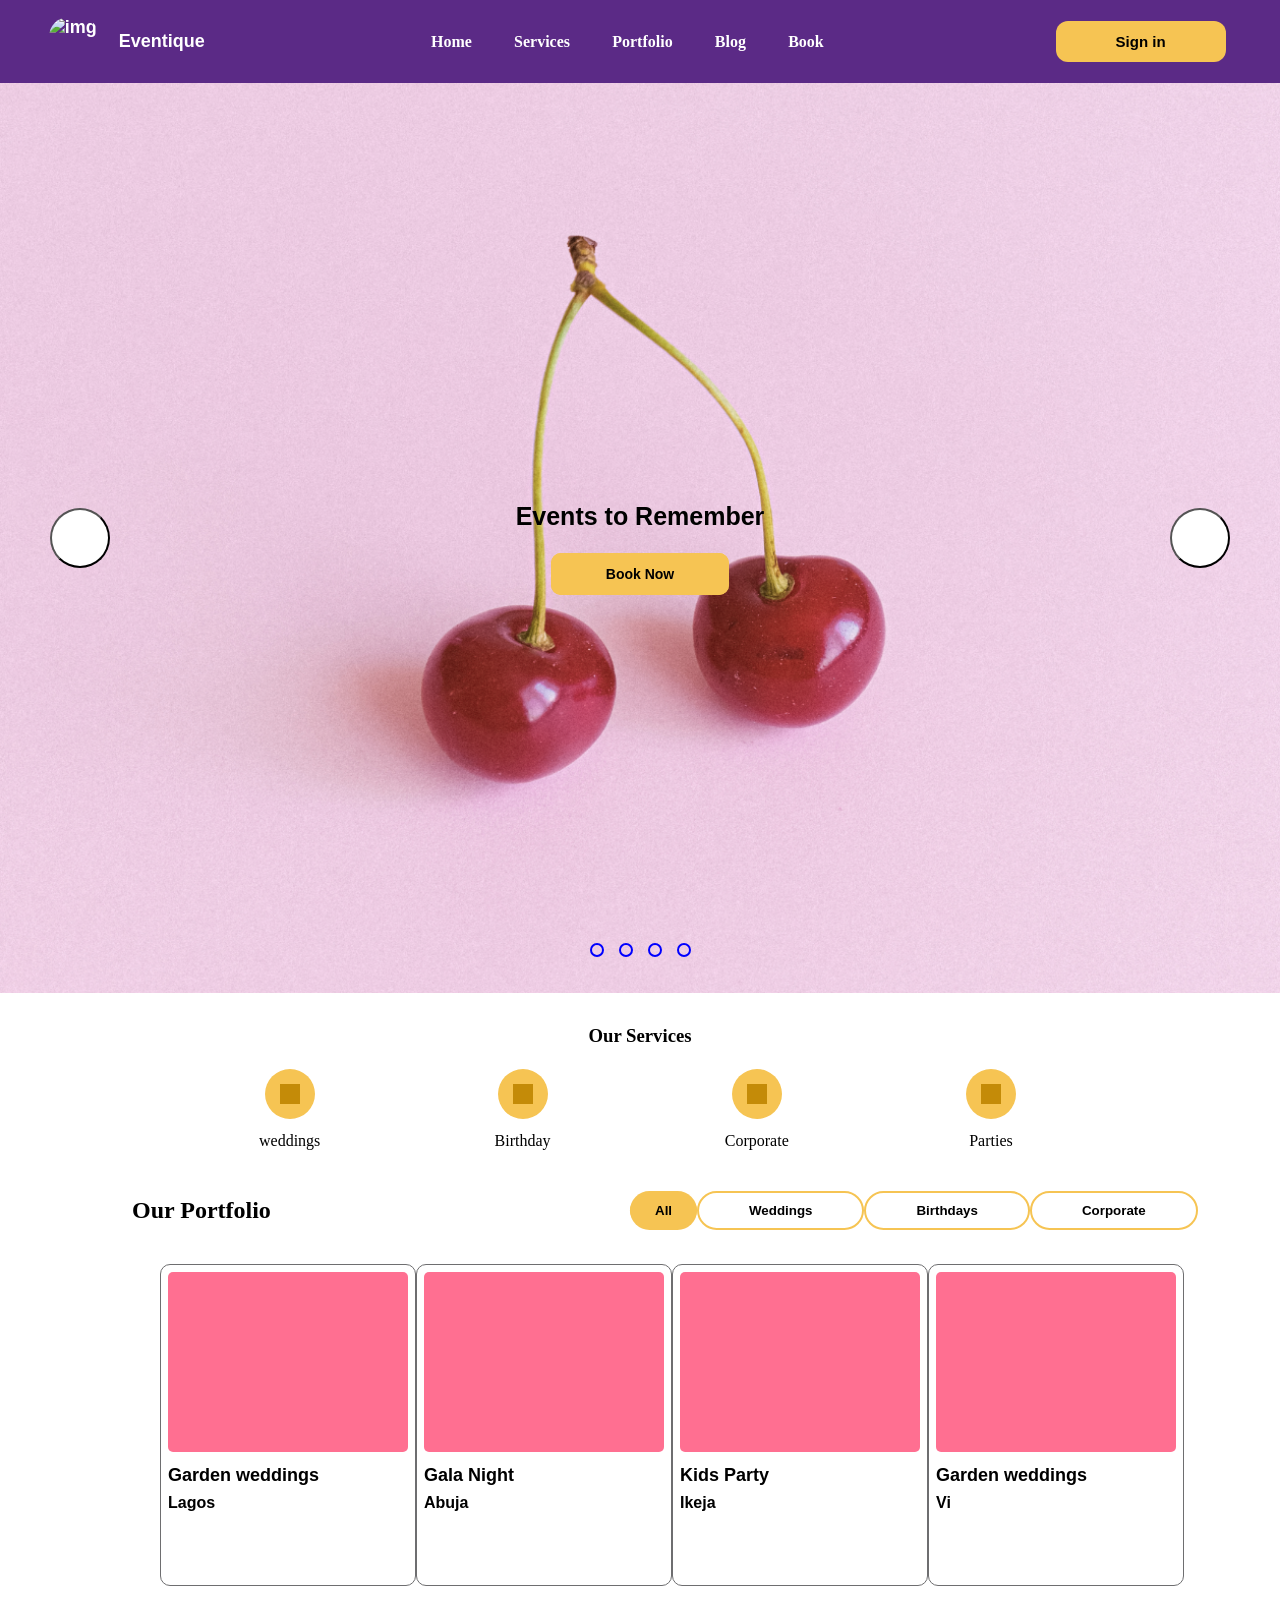
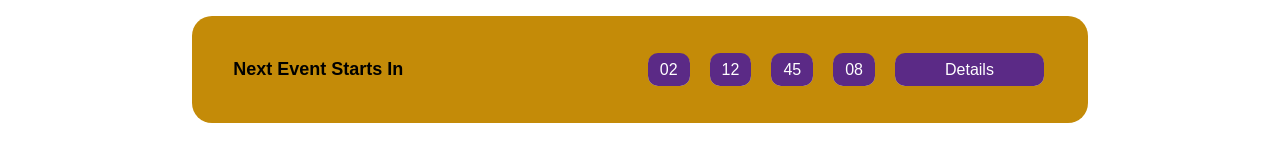
==== index.html @ a9e4991b "Add files via upload" ====
<!doctype html>
<html lang="en">
  <head>
    <meta charset="UTF-8" />
    <meta name="viewport" content="width=device-width, initial-scale=1.0" />
    <link rel="stylesheet" href="interface.css" />
    <link
      rel="stylesheet"
      href="https://cdnjs.cloudflare.com/ajax/libs/font-awesome/7.3.1/css/all.css"
    />

    <title>My Page</title>
  </head>
  <body>
    <section class="my-page">
      <nav class="header">
        <div class="page-logo">
          <img
            src="Nictorys - Factory & Industrial HTML Template/blue-constructor.jpg"
            alt="img"
            width="50px"
            height="50px"
          />

          <p class="logo-name">Eventique</p>
        </div>

        <div class="nav-links">
          <a href="#">Home</a>
          <a href="#">Services</a>
          <a href="#">Portfolio</a>
          <a href="#">Blog</a>
          <a href="#">Book</a>
        </div>

        <div class="sign-in">
          <a href="newSignIN.html"><button>Sign in</button></a>
        </div>
      </nav>

      <!-- ======================= -->
    </section>

    <section class="hero-section">
      <div class="slide-holder">
        <div class="background">
          <div class="btn1">
            <button><i class="fa-solid fa-arrow-left"></i></button>
          </div>

          <div class="slide-text">
            <div class="text1">
              <h2>Events to Remember</h2>

              <button><a href="#">Book Now</a></button>
            </div>
          </div>

          <div class="btn2">
            <button><i class="fa-solid fa-arrow-right-long"></i></button>
          </div>
        </div>

        <div class="empty-divs-holder">
          <div class="empty-div"></div>
          <div class="empty-div"></div>
          <div class="empty-div"></div>
          <div class="empty-div"></div>
        </div>
      </div>
    </section>

    <section class="main-section-holder">
      <section class="card1-section">
        <div class="section-semi-holder">
          <div class="card1-head">
            <h1>Our Services</h1>
          </div>

          <div class="cards-back">
            <div class="cards-holder">
              <div class="card1">
                <div class="cards-color">
                  <div class="light-color">
                    <div class="deep-color"></div>
                  </div>
                </div>
                <p>weddings</p>
              </div>

              <div class="card1">
                <div class="cards-color">
                  <div class="light-color">
                    <div class="deep-color"></div>
                  </div>
                </div>
                <p>Birthday</p>
              </div>

              <div class="card1">
                <div class="cards-color">
                  <div class="light-color">
                    <div class="deep-color"></div>
                  </div>
                </div>
                <p>Corporate</p>
              </div>

              <div class="card1">
                <div class="cards-color">
                  <div class="light-color">
                    <div class="deep-color"></div>
                  </div>
                </div>
                <p>Parties</p>
              </div>
            </div>
          </div>
        </div>
      </section>

      <section class="section4">
        <div class="section4-holder">
          <div>
            <h2>Our Portfolio</h2>
          </div>

          <div class="btn-a">
            <button class="all-btn"><a href="#">All</a></button>
            <button class="btn-set2"><a href="#">Weddings</a></button>
            <button class="btn-set2"><a href="#">Birthdays</a></button>
            <button class="btn-set2"><a href="#">Corporate</a></button>
          </div>
        </div>
      </section>

      <section class="section5">
        <div class="card2">
          <div class="blah">
            <div class="card2-holder">
              <div class="background-div1">
                <div class="background-div2"></div>

                <div class="card2-p">
                  <p>Garden weddings</p>
                  <p class="snd-p">Lagos</p>
                </div>
              </div>
            </div>

            <div class="card2-holder">
              <div class="background-div1">
                <div class="background-div2"></div>

                <div class="card2-p">
                  <p>Gala Night</p>
                  <p class="snd-p">Abuja</p>
                </div>
              </div>
            </div>

            <div class="card2-holder">
              <div class="background-div1">
                <div class="background-div2"></div>

                <div class="card2-p">
                  <p>Kids Party</p>
                  <p class="snd-p">Ikeja</p>
                </div>
              </div>
            </div>

            <div class="card2-holder">
              <div class="background-div1">
                <div class="background-div2"></div>

                <div class="card2-p">
                  <p>Garden weddings</p>
                  <p class="snd-p">Vi</p>
                </div>
              </div>
            </div>
          </div>
        </div>
      </section>

      <div class="blah2">
        <section class="section6">
          <div class="section6-holder">
            <div class="two-divs">
              <p>Next Event Starts In</p>

              <div class="section6-links">
                <button><a href="#">02</a></button>
                <button><a href="#">12</a></button>
                <button><a href="#">45</a></button>
                <button><a href="#">08</a></button>
                <button class="Detail-link"><a href="#">Details</a></button>
              </div>
            </div>
          </div>
        </section>
      </div>
    </section>
  </body>
</html>
---- interface.css ----
body {
  margin: 0;
}

.my-page {
  background-color: #5b2a86;
  /* border-radius: 10px; */
}

.header {
  display: flex;
  align-items: center;
  justify-content: space-between;
  /* border: 2px solid peru; */
  padding: 8px;
}

.page-logo {
  display: flex;
  align-items: center;
  justify-content: center;
  /* border: 2px solid red; */
  color: white;
  width: 18%;
  padding: 5px;
  gap: 20px;
  font-size: 18px;
  font-weight: 600;
  font-family: Arial, Helvetica, sans-serif;
}

.page-logo img {
  border-radius: 20px;
}

.nav-links {
  display: flex;
  justify-content: space-evenly;
  gap: 30px;
  /* border: 2px solid blue; */
  padding: 5px;
  width: 33%;
}

.nav-links a {
  text-decoration: none;
  font-weight: 600;
  color: white;
  transition: 0.3s ease;
}

.nav-links a:hover {
  color: green;
  transform: scale(1.1);
}

.sign-in {
  display: flex;
  justify-content: center;
  /* border: 2px solid black; */
  padding: 5px;
  width: 20%;
}

.sign-in button:hover {
  transform: scale(1.1);
}

.sign-in button {
  padding: 12px 60px;
  border-radius: 12px;
  background-color: #f6c453;
  color: black;
  font-weight: 600;
  font-size: 15px;
  border: none;
  transition: 0.4s ease;
}

/* ====================== */

/* .hero-section {
  border: 2px solid blue;
  height: 100vh;
} */

.slide-holder {
  height: 100%;
  /* border: 1px solid red; */
}

.background {
  display: flex;
  justify-content: space-between;
  align-items: center;
  padding: 50px;
  background: url(Cherry.png);
  background-position: center;
  background-repeat: no-repeat;
  background-size: cover;
  height: 90vh;
  /* border: 2px solid green; */
}

.btn1 {
  display: flex;
  align-items: center;
  justify-content: center;
  /* border: 1px solid black; */
  height: 60px;
  width: 60px;
  border-radius: 100%;
}

.btn1 button {
  background-color: white;
  width: 60px;
  height: 60px;
  border-radius: 100%;
  outline: #5b2a86;
  /* border: none; */
}

.btn2 {
  display: flex;
  align-items: center;
  justify-content: center;
  /* border: 1px solid black; */
  height: 60px;
  width: 60px;
  border-radius: 100%;
}

.btn2 button {
  background-color: white;
  width: 60px;
  height: 60px;
  border-radius: 100%;
  outline: #5b2a86;
  /* border: none; */
}

.slide-text {
  /* border: 1px solid red; */
  display: flex;
  flex-direction: column;
  align-items: center;
  gap: 50px;
  padding: 6px;
}

.text1 {
  display: flex;
  flex-direction: column;
  align-items: center;
  gap: 1px;
}

.slide-text h2 {
  font-size: 25px;
  font-family: Arial, Helvetica, sans-serif;
}

.slide-text a {
  text-decoration: none;
  background-color: #f6c453;
  font-size: 14px;
  font-weight: 600;
  color: black;
  padding: 13px 55px;
  border-radius: 10px;
  /* border: 1px solid black; */
}

.slide-text button {
  background-color: #f6c453;
  padding: 13px 0px;
  border-radius: 10px;
  border: none;
  transition: 0.4s ease;
}

.slide-text button:hover {
  transform: scale(1.1);
}

.empty-divs-holder {
  transform: translateY(-50px);
  display: flex;
  justify-content: center;
  gap: 15px;
}

.empty-div {
  border: 2px solid blue;
  height: 10px;
  width: 10px;
  border-radius: 20px;
}

.card1-section {
  /* border: 2px solid black; */
  padding: 5px;
}

.section-semi-holder {
  /* border: 1px solid red; */
  line-height: 10px;
}

.card1-head {
  display: flex;
  justify-content: center;
}

.cards-back {
  display: flex;
  justify-content: center;
}

.card1 {
  display: flex;
  flex-direction: column;
  line-height: 1px;
  align-items: center;
}

.cards-holder {
  display: flex;
  justify-content: space-between;
  padding: 5px;
  align-items: center;
  gap: 30px;
  width: 60%;
  line-height: 1px;
  /* border: 1px solid blue; */
}

.cards p {
  font-size: 18px;
}

.cards-color {
  /* border: 2px solid black; */
  padding: 5px;
}

.light-color {
  display: flex;
  align-items: center;
  justify-content: center;
  width: 50px;
  height: 50px;
  background-color: #f6c453;
  border-radius: 50%;
}

.deep-color {
  width: 20px;
  height: 20px;
  background-color: #c48b08;
}

/* .main-section-holder {
  background-color: #fff9f2;
} */

.section4 {
  display: flex;
  justify-content: center;
  align-items: center;
  /* border: 2px solid black; */
  padding: 5px;
  /* height: 80vh; */
}

.section4-holder {
  display: flex;
  justify-content: space-between;
  align-items: center;
  width: 80%;
  /* border: 2px solid red; */
  padding: 5px;
}

.btn-a {
  display: flex;
  justify-content: space-between;
  /* border: 2px solid black; */
  padding: 10px;
  width: 50%;
}

.all-btn {
  background-color: #f6c453;
  padding: 7px 0;
  border-radius: 50px;
  border: none;
}

.all-btn a {
  text-decoration: none;
  color: black;
  font-weight: 600;
  background-color: #f6c453;
  padding: 7px 25px;
  border-radius: 50px;
}

.btn-set2 {
  padding: 10px 0px;
  border-radius: 50px;
  background-color: white;
  border: 2px solid #f6c453;
}

.btn-set2 a {
  text-decoration: none;
  font-weight: 600;
  color: black;
  padding: 10px 50px;
  cursor: pointer;
}

.section5 {
  margin-bottom: 20px;
}

.card2 {
  display: flex;
  justify-content: center;
}

.blah {
  display: flex;
  justify-content: space-evenly;
  /* border: 2px solid red; */
  padding: 10px;
  width: 75%;
}

.background-div1 {
  background-color: white;
  border: 1px solid rgb(110 110 112);
  border-radius: 10px;
  height: 34vh;
  width: 240px;
  padding: 7px;
}

.background-div2 {
  background-color: #ff6f91;
  /* border: 2px solid blue; */
  height: 20vh;
  width: 100%;
  border-radius: 5px;
}

.card2-p {
  font-family: Arial, Helvetica, sans-serif;
  line-height: 10px;
  font-size: 18px;
  font-weight: 600;
}

.snd-p {
  font-size: 16px;
  font-family: Arial, Helvetica, sans-serif;
}

.section6 {
  background-color: #c48b08;
  width: 70%;
  border-radius: 20px;
  margin-bottom: 20px;
}

.blah2 {
  display: flex;
  justify-content: center;
}

.section6-holder {
  display: flex;
  justify-content: center;
  align-items: center;
  /* border: 2px solid red; */
  padding: 10px;
}

.section6-links {
  display: flex;
  justify-content: center;
  /* border: 1px solid red; */
  align-items: center;
  width: 50%;
  gap: 20px;
}

.two-divs {
  display: flex;
  justify-content: space-between;
  width: 94%;
  padding: 10px;
  /* border: 2px solid black; */
}

.two-divs p {
  font-size: 18px;
  font-weight: 600;
  font-family: Arial, Helvetica, sans-serif;
  /* border: 2px solid black; */
  padding: 5px;
  width: 30%;
}

.section6-links button {
  padding: 7px 0px;
  border-radius: 10px;
  border: none;
}

.section6-links a {
  text-decoration: none;
  padding: 8px 12px;
  font-size: 16px;
  background-color: #5b2a86;
  color: white;
  border-radius: 10px;
  border: none;
}

.Detail-link a {
  padding: 8px 50px;
  background-color: #5b2a86;
}
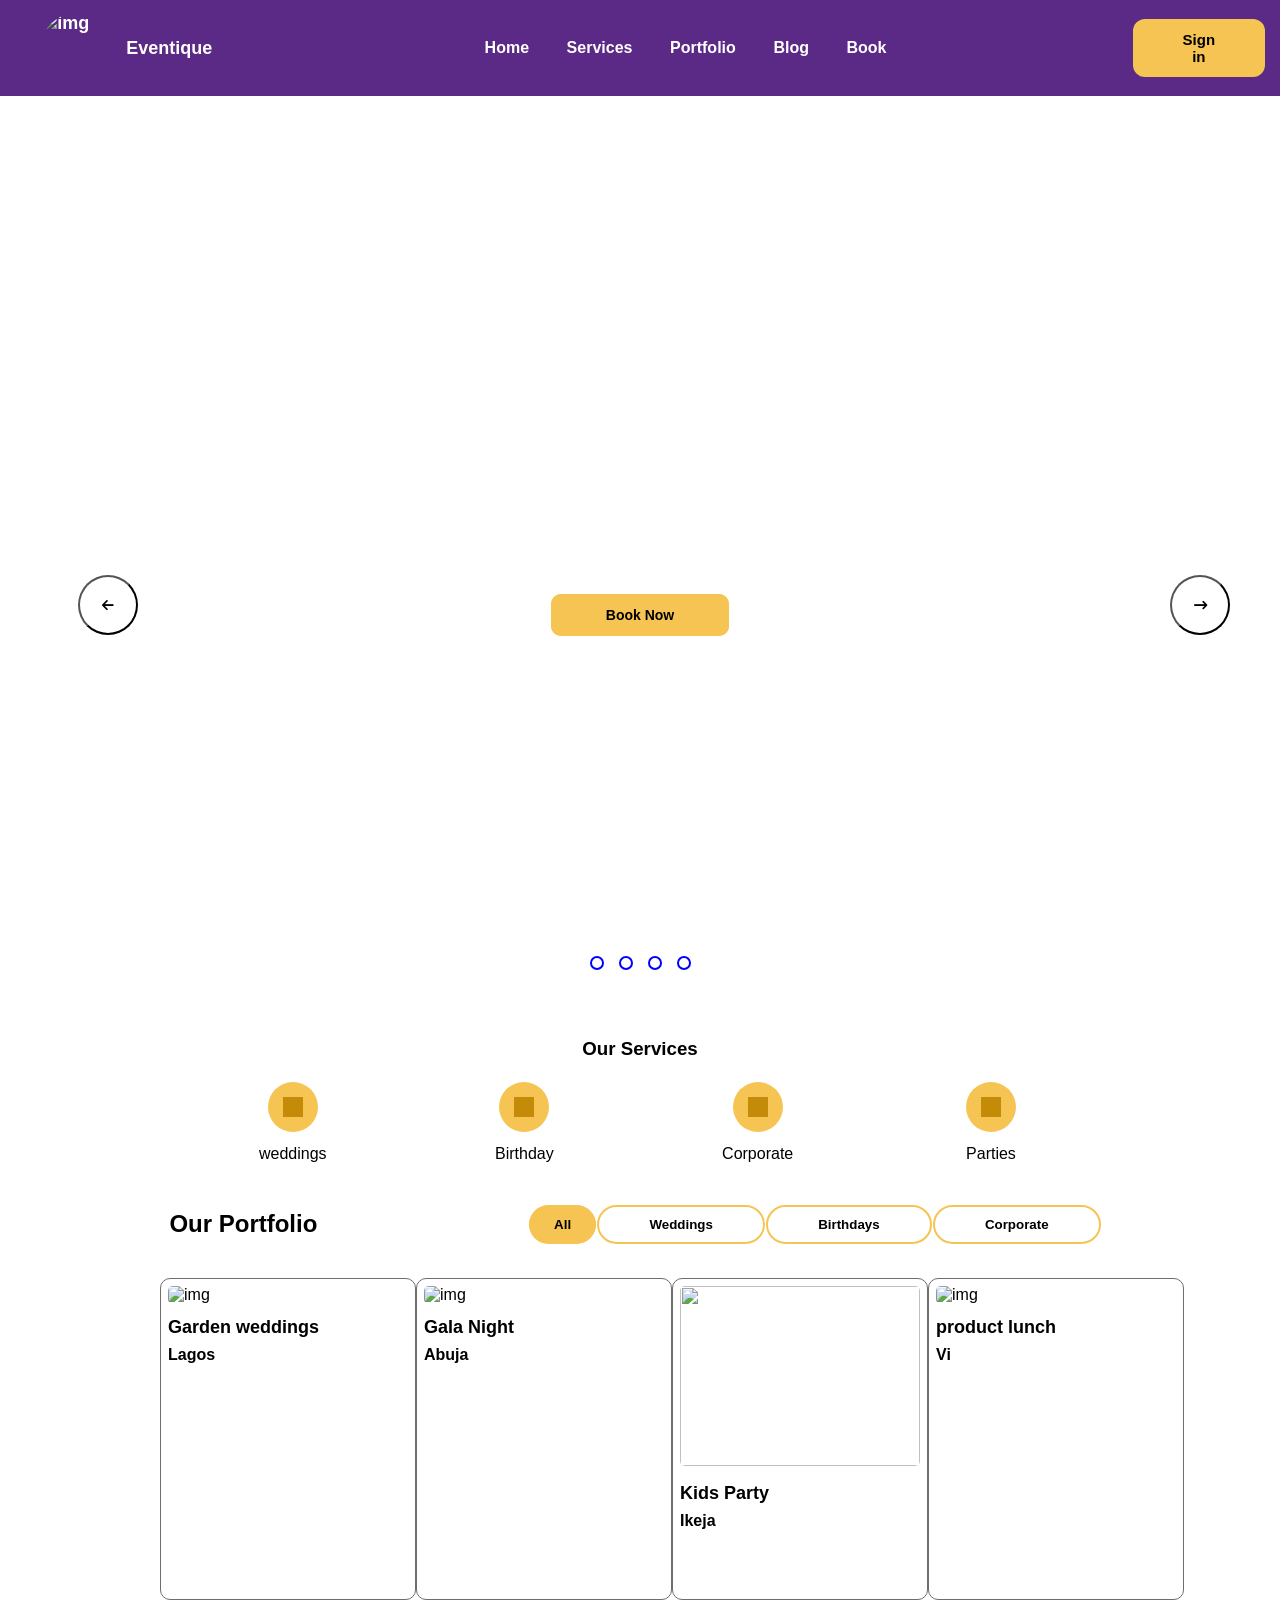
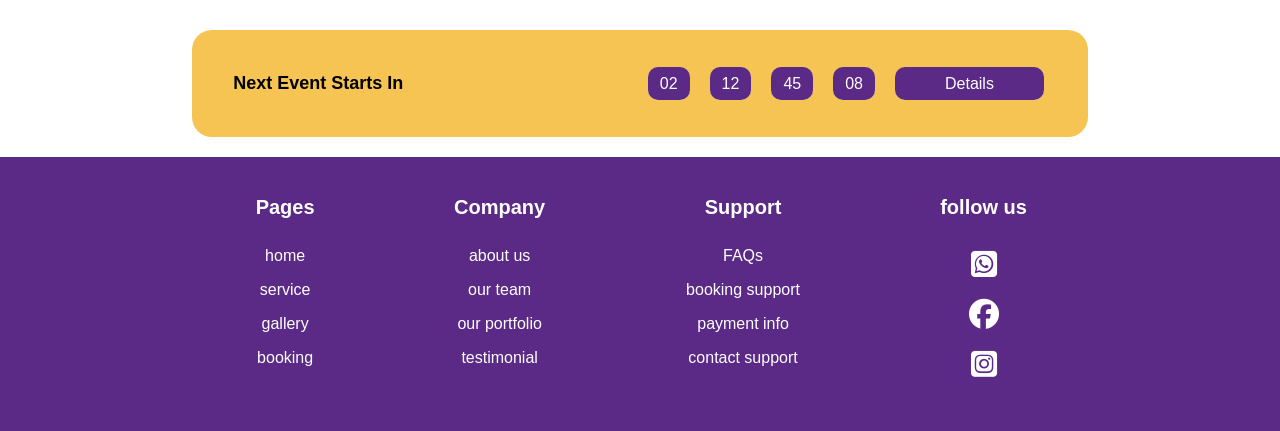
==== commit b62e42da: "Add files via upload" ====
--- a/index.html
+++ b/index.html
@@ -3,10 +3,18 @@
   <head>
     <meta charset="UTF-8" />
     <meta name="viewport" content="width=device-width, initial-scale=1.0" />
-    <link rel="stylesheet" href="interface.css" />
+    <link rel="stylesheet" href="interface2.css" />
+    <link rel="stylesheet" href="services.css" />
     <link
       rel="stylesheet"
-      href="https://cdnjs.cloudflare.com/ajax/libs/font-awesome/7.3.1/css/all.css"
+      href="https://cdnjs.cloudflare.com/ajax/libs/font-awesome/6.7.2/css/all.min.css"
+    />
+
+    <link rel="preconnect" href="https://fonts.googleapis.com" />
+    <link rel="preconnect" href="https://fonts.gstatic.com" crossorigin />
+    <link
+      href="https://fonts.googleapis.com/css2?family=DM+Sans:ital,opsz,wght@0,9..40,100..1000;1,9..40,100..1000&family=Google+Sans+Flex&family=Slackey&display=swap"
+      rel="stylesheet"
     />
 
     <title>My Page</title>
@@ -14,50 +22,128 @@
   <body>
     <section class="my-page">
       <nav class="header">
-        <div class="page-logo">
-          <img
-            src="Nictorys - Factory & Industrial HTML Template/blue-constructor.jpg"
-            alt="img"
-            width="50px"
-            height="50px"
-          />
-
-          <p class="logo-name">Eventique</p>
-        </div>
-
-        <div class="nav-links">
-          <a href="#">Home</a>
-          <a href="#">Services</a>
-          <a href="#">Portfolio</a>
-          <a href="#">Blog</a>
-          <a href="#">Book</a>
-        </div>
-
-        <div class="sign-in">
-          <a href="newSignIN.html"><button>Sign in</button></a>
+        <div class="mobile-holder">
+          <div class="destop-view">
+            <div class="page-logo">
+              <img
+                src="Nictorys - Factory & Industrial HTML Template/blue-constructor.jpg"
+                alt="img"
+                width="50px"
+                height="50px"
+              />
+
+              <p class="logo-name">Eventique</p>
+            </div>
+
+            <div class="nav-links">
+              <a href="#">Home</a>
+              <a href="/services.html">Services</a>
+              <a href="portfolio.html">Portfolio</a>
+              <a href="blog.html">Blog</a>
+              <a href="#">Book</a>
+            </div>
+
+            <div class="sign-in-holder">
+              <div class="new-destop">
+                <a href="newSignIN.html" class="sign-in"
+                  ><button>Sign in</button></a
+                >
+              </div>
+
+              <div class="mobile-sign-in">
+                <a href="newSignIN.html"><button>Sign</button></a>
+              </div>
+            </div>
+          </div>
+
+          <!-- =============================== -->
+          <!-- MOBILE VIEW  -->
+          <div class="mobile-text">
+            <h1>Events to Remember</h1>
+
+            <div class="media-line"></div>
+            <a href="#"><button>Book now</button></a>
+            <img src="newImg/birthday firework.jpg" alt="img" />
+          </div>
         </div>
       </nav>
+
+      <div class="mobile-section2">
+        <div class="mobile-section2-holder">
+          <div class="mobile-cards-main-holder">
+            <h3>featured</h3>
+
+            <div class="mobile-cards-holder">
+              <div class="mobile-cards">
+                <div class="mobile-cards-img">
+                  <img
+                    src="new img/masha-uu--dbRZjAMNFA-unsplash.jpg"
+                    alt="img"
+                  />
+                </div>
+
+                <div class="card-txt">
+                  <h1>Garden Wedding</h1>
+                  <h2>Lagos</h2>
+
+                  <a href="#"><button>View</button></a>
+                </div>
+              </div>
+            </div>
+
+            <div class="mobile-cards-holder">
+              <div class="mobile-cards">
+                <div class="mobile-cards-img">
+                  <img
+                    src="new img/product-school-nOvIa_x_tfo-unsplash.jpg"
+                    alt="img"
+                  />
+                </div>
+
+                <div class="card-txt">
+                  <h1>Gala Night</h1>
+                  <h2>Abuja</h2>
+
+                  <a href="#"><button>View</button></a>
+                </div>
+              </div>
+            </div>
+
+            <div class="mobile-join-btn">
+              <div>
+                <p>Join free</p>
+              </div>
+              <div>
+                <a href="signUp.html"><button>Sign Up</button></a>
+              </div>
+            </div>
+          </div>
+        </div>
+      </div>
 
       <!-- ======================= -->
     </section>
 
     <section class="hero-section">
       <div class="slide-holder">
-        <div class="background">
-          <div class="btn1">
-            <button><i class="fa-solid fa-arrow-left"></i></button>
-          </div>
-
-          <div class="slide-text">
-            <div class="text1">
-              <h2>Events to Remember</h2>
-
-              <button><a href="#">Book Now</a></button>
-            </div>
-          </div>
-
-          <div class="btn2">
-            <button><i class="fa-solid fa-arrow-right-long"></i></button>
+        <div class="hero" id="hero">
+          <div class="hero-content">
+            <div class="slide-text">
+              <div class="text1">
+                <h1>Events to Remember</h1>
+
+                <button><a href="#">Book Now</a></button>
+              </div>
+            </div>
+
+            <div class="btns-holder" id="btns-holder">
+              <button id="left-btn">
+                <i class="fa-solid fa-arrow-left"></i>
+              </button>
+              <button id="right-btn">
+                <i class="fa-solid fa-arrow-right-long"></i>
+              </button>
+            </div>
           </div>
         </div>
 
@@ -139,7 +225,9 @@
           <div class="blah">
             <div class="card2-holder">
               <div class="background-div1">
-                <div class="background-div2"></div>
+                <div class="background-div2">
+                  <img src="newImg/wedding hall.jpg" alt="img" />
+                </div>
 
                 <div class="card2-p">
                   <p>Garden weddings</p>
@@ -150,7 +238,9 @@
 
             <div class="card2-holder">
               <div class="background-div1">
-                <div class="background-div2"></div>
+                <div class="background-div2">
+                  <img src="newImg/stage presentation.jpg" alt="img" />
+                </div>
 
                 <div class="card2-p">
                   <p>Gala Night</p>
@@ -161,7 +251,9 @@
 
             <div class="card2-holder">
               <div class="background-div1">
-                <div class="background-div2"></div>
+                <div class="background-div2">
+                  <img src="newImg/two children birthday.jpg" alt="" />
+                </div>
 
                 <div class="card2-p">
                   <p>Kids Party</p>
@@ -172,10 +264,12 @@
 
             <div class="card2-holder">
               <div class="background-div1">
-                <div class="background-div2"></div>
+                <div class="background-div2">
+                  <img src="newImg/club celebration.jpg" alt="img" />
+                </div>
 
                 <div class="card2-p">
-                  <p>Garden weddings</p>
+                  <p>product lunch</p>
                   <p class="snd-p">Vi</p>
                 </div>
               </div>
@@ -202,5 +296,122 @@
         </section>
       </div>
     </section>
+
+    <section>
+      <footer class="main-footer">
+        <div class="footer-holder">
+          <div class="mobile-follow-us">
+            <h3>follow us</h3>
+
+            <ul>
+              <li>
+                <img
+                  src="newImg/children party.jpg"
+                  alt="img"
+                  width="30px"
+                  height="30px"
+                />
+              </li>
+              <li>
+                <img
+                  src="newImg/children party.jpg"
+                  alt="img"
+                  width="30px"
+                  height="30px"
+                />
+              </li>
+              <li>
+                <img
+                  src="newImg/children party.jpg"
+                  alt="img"
+                  width="30px"
+                  height="30px"
+                />
+              </li>
+            </ul>
+          </div>
+
+          <div class="footer-control">
+            <div class="footer-page">
+              <div class="blah4">
+                <h3>Pages</h3>
+                <ul>
+                  <li><a href="#">home</a></li>
+                  <li><a href="#">service</a></li>
+                  <li><a href="#">gallery</a></li>
+                  <li><a href="#">booking</a></li>
+                </ul>
+              </div>
+            </div>
+
+            <div class="footer-company">
+              <div class="blah4">
+                <h3>Company</h3>
+
+                <ul>
+                  <li><a href="#">about us</a></li>
+                  <li><a href="#">our team</a></li>
+                  <li><a href="#">our portfolio</a></li>
+                  <li><a href="#">testimonial</a></li>
+                </ul>
+              </div>
+            </div>
+
+            <div class="footer-support">
+              <div class="blah4">
+                <h3>Support</h3>
+
+                <ul>
+                  <li><a href="#">FAQs</a></li>
+                  <li><a href="#">booking support</a></li>
+                  <li><a href="#">payment info</a></li>
+                  <li><a href="#">contact support</a></li>
+                </ul>
+              </div>
+            </div>
+
+            <div class="footer-follow-us">
+              <div class="blah4">
+                <h3>follow us</h3>
+
+                <ul>
+                  <li>
+                    <i class="fa-brands fa-square-whatsapp"></i>
+                  </li>
+                  <li>
+                    <i class="fa-brands fa-facebook"></i>
+                  </li>
+                  <li>
+                    <i class="fa-brands fa-square-instagram"></i>
+                  </li>
+                </ul>
+              </div>
+            </div>
+          </div>
+        </div>
+
+        <div class="mobile-follow-real">
+          <div class="icon-design">
+            <h2>follow us on</h2>
+
+            <div class="mobile-footer-img">
+              <ul>
+                <li>
+                  <i class="fa-brands fa-square-whatsapp"></i>
+                </li>
+                <li>
+                  <i class="fa-brands fa-facebook"></i>
+                </li>
+                <li>
+                  <i class="fa-brands fa-square-instagram"></i>
+                </li>
+              </ul>
+            </div>
+          </div>
+        </div>
+      </footer>
+    </section>
+
+    <script src="interface.js"></script>
   </body>
 </html>
--- a/interface2.css
+++ b/interface2.css
@@ -0,0 +1,1209 @@
+body {
+  font-family: "Google Sans Flex", sans-serif;
+  font-optical-sizing: auto;
+  font-style: normal;
+  font-variation-settings:
+    "slnt" 0,
+    "wdth" 100,
+    "ROND" 0;
+}
+
+.my-page {
+  background-color: #5b2a86;
+}
+
+.mobile-holder {
+  display: flex;
+  align-items: center;
+  justify-content: space-between;
+  padding: 8px;
+}
+
+.destop-view {
+  display: flex;
+  align-items: center;
+  justify-content: space-between;
+  /* border: 2px solid white; */
+  width: 100%;
+}
+
+.page-logo {
+  display: flex;
+  align-items: center;
+  justify-content: center;
+  color: white;
+  width: 18%;
+  padding: 5px;
+  gap: 5px;
+  font-size: 18px;
+  font-weight: 600;
+}
+
+.page-logo img {
+  width: 80px;
+  height: 70px;
+  border-radius: 200px;
+}
+
+.real-page-img {
+  width: 58px;
+  height: 18px;
+  margin: 0;
+}
+
+.nav-links {
+  display: flex;
+  justify-content: space-evenly;
+  gap: 30px;
+  /* border: 2px solid blue; */
+  padding: 5px;
+  width: 33%;
+}
+
+.nav-links a {
+  text-decoration: none;
+  font-weight: 600;
+  color: white;
+  transition: 0.3s ease;
+}
+
+.nav-links a:hover {
+  color: #f6c453;
+  transform: scale(1.1);
+}
+
+.nav-links1 {
+  display: none;
+}
+
+.last-man {
+  display: none;
+}
+
+.sign-in-holder {
+  display: flex;
+  justify-content: center;
+  align-items: center;
+  /* border: 2px solid black; */
+  padding: 5px 10px;
+  width: 10%;
+  height: 30px;
+}
+
+.sign-in button:hover {
+  transform: scale(1.1);
+}
+
+.sign-in button {
+  padding: 12px 50px;
+  border-radius: 12px;
+  background-color: #f6c453;
+  color: black;
+  font-weight: 600;
+  font-size: 15px;
+  border: none;
+  transition: 0.4s ease;
+}
+
+.sign-in-replacement {
+  display: none;
+}
+
+.mobile-text {
+  display: none;
+}
+
+.mobile-section2 {
+  display: none;
+}
+
+/* ====================== */
+
+/* .hero-section {
+  border: 2px solid blue;
+  height: 100vh;
+} */
+
+.slide-holder {
+  height: 100%;
+  /* border: 1px solid red; */
+}
+
+.text1 h1 {
+  color: white;
+  font-size: 45px;
+  font-weight: 700;
+}
+
+.hero {
+  display: flex;
+  justify-content: center;
+  align-items: center;
+  padding: 50px;
+  background: url(./newImg/celebration.jpg);
+  background-position: center;
+  background-repeat: no-repeat;
+  background-size: cover;
+  height: 90vh;
+  /* border: 2px solid green; */
+}
+
+.btns-holder {
+  position: absolute;
+  bottom: 265px;
+  right: 50px;
+  display: flex;
+  justify-content: space-between;
+  gap: 10px;
+  /* border: 2px solid white; */
+  width: 90%;
+}
+
+.btns-holder button {
+  background-color: white;
+  width: 60px;
+  height: 60px;
+  border-radius: 100%;
+  outline: #5b2a86;
+  padding: 15px 20px;
+  cursor: pointer;
+}
+
+.btn2 {
+  display: flex;
+  align-items: center;
+  justify-content: center;
+  /* border: 1px solid black; */
+  height: 60px;
+  width: 60px;
+  border-radius: 100%;
+}
+
+.btn2 button {
+  background-color: white;
+  width: 60px;
+  height: 60px;
+  border-radius: 100%;
+  outline: #5b2a86;
+  /* border: none; */
+}
+
+.slide-text {
+  /* border: 1px solid red; */
+  display: flex;
+  flex-direction: column;
+  align-items: center;
+  gap: 50px;
+  padding: 6px;
+}
+
+.text1 {
+  display: flex;
+  flex-direction: column;
+  align-items: center;
+  gap: 1px;
+}
+
+.slide-text h2 {
+  font-size: 25px;
+}
+
+.slide-text a {
+  text-decoration: none;
+  background-color: #f6c453;
+  font-size: 14px;
+  font-weight: 600;
+  color: black;
+  padding: 13px 55px;
+  border-radius: 10px;
+  /* border: 1px solid black; */
+}
+
+.slide-text button {
+  background-color: #f6c453;
+  padding: 13px 0px;
+  border-radius: 10px;
+  border: none;
+  transition: 0.4s ease;
+}
+
+.slide-text button:hover {
+  transform: scale(1.1);
+}
+
+.empty-divs-holder {
+  transform: translateY(-50px);
+  display: flex;
+  justify-content: center;
+  gap: 15px;
+}
+
+.empty-div {
+  border: 2px solid blue;
+  height: 10px;
+  width: 10px;
+  border-radius: 20px;
+}
+
+.card1-section {
+  /* border: 2px solid black; */
+  padding: 5px;
+}
+
+.section-semi-holder {
+  /* border: 1px solid red; */
+  line-height: 10px;
+}
+
+.card1-head {
+  display: flex;
+  justify-content: center;
+}
+
+.cards-back {
+  display: flex;
+  justify-content: center;
+}
+
+.card1 {
+  display: flex;
+  flex-direction: column;
+  line-height: 1px;
+  align-items: center;
+}
+
+.cards-holder {
+  display: flex;
+  justify-content: space-between;
+  padding: 5px;
+  align-items: center;
+  gap: 30px;
+  width: 60%;
+  line-height: 1px;
+  /* border: 1px solid blue; */
+}
+
+.cards p {
+  font-size: 18px;
+}
+
+.cards-color {
+  /* border: 2px solid black; */
+  padding: 5px;
+}
+
+.light-color {
+  display: flex;
+  align-items: center;
+  justify-content: center;
+  width: 50px;
+  height: 50px;
+  background-color: #f6c453;
+  border-radius: 50%;
+}
+
+.deep-color {
+  width: 20px;
+  height: 20px;
+  background-color: #c48b08;
+}
+
+/* .main-section-holder {
+  background-color: #fff9f2;
+} */
+
+.section4 {
+  display: flex;
+  justify-content: center;
+  align-items: center;
+  padding: 5px;
+}
+
+.section4-holder {
+  display: flex;
+  justify-content: space-around;
+  align-items: center;
+  width: 90%;
+  /* border: 2px solid red; */
+  padding: 5px;
+}
+
+.btn-a {
+  display: flex;
+  justify-content: space-between;
+  /* border: 2px solid black; */
+  padding: 10px;
+  width: 50%;
+}
+
+.all-btn {
+  background-color: #f6c453;
+  padding: 7px 0;
+  border-radius: 50px;
+  border: none;
+}
+
+.all-btn a {
+  text-decoration: none;
+  color: black;
+  font-weight: 600;
+  background-color: #f6c453;
+  padding: 7px 25px;
+  border-radius: 50px;
+}
+
+.btn-set2 {
+  padding: 10px 0px;
+  border-radius: 50px;
+  background-color: white;
+  border: 2px solid #f6c453;
+}
+
+.btn-set2 a {
+  text-decoration: none;
+  font-weight: 600;
+  color: black;
+  padding: 10px 50px;
+  cursor: pointer;
+}
+
+.section5 {
+  margin-bottom: 20px;
+}
+
+.card2 {
+  display: flex;
+  justify-content: center;
+}
+
+.blah {
+  display: flex;
+  justify-content: space-evenly;
+  /* border: 2px solid red; */
+  padding: 10px;
+  width: 75%;
+}
+
+.background-div1 {
+  background-color: white;
+  border: 1px solid rgb(110 110 112);
+  border-radius: 10px;
+  height: 34vh;
+  width: 240px;
+  padding: 7px;
+}
+
+.background-div2 img {
+  height: 20vh;
+  width: 100%;
+  border-radius: 5px;
+  background-size: contain;
+}
+
+.card2-p {
+  line-height: 10px;
+  font-size: 18px;
+  font-weight: 600;
+}
+
+.snd-p {
+  font-size: 16px;
+}
+
+.section6 {
+  background-color: #f6c453;
+  width: 70%;
+  border-radius: 20px;
+  margin-bottom: 20px;
+}
+
+.blah2 {
+  display: flex;
+  justify-content: center;
+}
+
+.section6-holder {
+  display: flex;
+  justify-content: center;
+  align-items: center;
+  /* border: 2px solid red; */
+  padding: 10px;
+}
+
+.section6-links {
+  display: flex;
+  justify-content: center;
+  /* border: 1px solid red; */
+  align-items: center;
+  width: 50%;
+  gap: 20px;
+}
+
+.two-divs {
+  display: flex;
+  justify-content: space-between;
+  width: 94%;
+  padding: 10px;
+  /* border: 2px solid black; */
+}
+
+.two-divs p {
+  font-size: 18px;
+  font-weight: 600;
+  /* border: 2px solid black; */
+  padding: 5px;
+  width: 30%;
+}
+
+.section6-links button {
+  padding: 7px 0px;
+  border-radius: 10px;
+  border: none;
+}
+
+.section6-links a {
+  text-decoration: none;
+  padding: 8px 12px;
+  font-size: 16px;
+  background-color: #5b2a86;
+  color: white;
+  border-radius: 10px;
+  border: none;
+}
+
+.Detail-link a {
+  padding: 8px 50px;
+  background-color: #5b2a86;
+}
+
+.main-footer {
+  /* border: 2px solid black; */
+  background-color: #5b2a86;
+  padding: 10px;
+  display: flex;
+  justify-content: center;
+  align-items: center;
+}
+
+.footer-holder {
+  /* border: 2px solid red; */
+  padding: 10px;
+  display: flex;
+  align-items: center;
+  width: 70%;
+  justify-content: space-evenly;
+}
+
+.footer-follow-us img {
+  border-radius: 20px;
+  width: 30px;
+  height: 30px;
+}
+
+.blah4 {
+  padding: 10px;
+  display: flex;
+  flex-direction: column;
+  justify-content: center;
+  align-items: center;
+}
+
+.blah4 ul {
+  list-style: none;
+  padding: 4px;
+  /* border: 1px solid; */
+  align-items: center;
+  display: flex;
+  flex-direction: column;
+  justify-content: center;
+  gap: 16px;
+}
+
+.blah4 h3 {
+  line-height: 0px;
+  margin-top: 20px;
+  font-size: 20px;
+  color: white;
+}
+
+.blah4 a {
+  text-decoration: none;
+  color: white;
+}
+
+.blah4 a:hover {
+  color: black;
+  transition: 0.4s ease;
+}
+
+/* ================= */
+
+.fa-brands {
+  font-size: 30px;
+  color: white;
+  margin: 2px;
+}
+
+/* ================= */
+
+.mobile-follow-us {
+  display: none;
+}
+
+.footer-control {
+  display: flex;
+  justify-content: space-between;
+  width: 90%;
+}
+
+.mobile-follow-real {
+  display: none;
+}
+
+.last-man {
+  border: 1px solid red;
+  height: 90vh;
+  position: fixed;
+  width: 100%;
+  transform: translateY(50px);
+}
+
+.mobile-dropdown {
+  display: none;
+}
+
+/* ======================
+====================== */
+
+/* MEDIA QUERY */
+@media (max-width: 768px) {
+  body {
+    margin: 0;
+    font-family: "Google Sans Flex", sans-serif;
+    font-optical-sizing: auto;
+    font-style: normal;
+    font-variation-settings:
+      "slnt" 0,
+      "wdth" 100,
+      "ROND" 0;
+    margin-bottom: 10px;
+  }
+
+  .my-page {
+    background-color: #5b2a86;
+  }
+
+  .mobile-holder {
+    display: block;
+    align-items: center;
+    justify-content: space-between;
+    padding: 12px;
+  }
+
+  .mobile-sign-in {
+    margin-left: -25px;
+  }
+
+  .destop-view {
+    display: flex;
+    align-items: center;
+    justify-content: space-between;
+    width: 100%;
+  }
+
+  .background {
+    display: flex;
+    justify-content: space-between;
+    align-items: center;
+    padding: 10px;
+    background: url(./newImg/celebration.jpg);
+    background-position: center;
+    background-repeat: no-repeat;
+    background-size: cover;
+    height: 500px;
+    /* border: 2px solid green; */
+  }
+
+  .page-logo {
+    display: flex;
+    align-items: center;
+    font-size: 18px;
+    font-weight: 600;
+  }
+
+  .mobile-dropdown {
+    display: block;
+  }
+
+  .page-logo img {
+    display: none;
+  }
+
+  .nav-links {
+    display: none;
+  }
+
+  .omo-img {
+    display: none;
+  }
+
+  .drop-down img {
+    margin-left: -20px;
+    background-color: whitesmoke;
+  }
+
+  #mobile-eq {
+    display: none;
+  }
+
+  .sign-in-holder {
+    background-color: #5b2a86;
+  }
+
+  .last-man {
+    display: block;
+    background-color: #5b2a86;
+    border: none;
+    width: 45%;
+    height: 90vh;
+    margin-right: 110px;
+    padding: 10px;
+  }
+
+  .hide {
+    display: none;
+  }
+
+  .show {
+    display: block;
+  }
+
+  .nav-links1 {
+    display: grid;
+    grid-template-columns: auto;
+    align-items: center;
+    justify-content: center;
+    padding: 20px;
+    gap: 20px;
+    color: red;
+    /* border: 2px solid white; */
+  }
+
+  .nav-links1 a {
+    text-decoration: none;
+    font-weight: 600;
+    color: white;
+    transition: 0.3s ease;
+  }
+
+  .nav-links1 a:hover {
+    color: #f6c453;
+    transform: scale(1.1);
+  }
+
+  .sign-in {
+    display: none;
+  }
+
+  .sign-in-replacement {
+    display: block;
+    width: 40px;
+    height: 40px;
+    /* object-fit: cover; */
+  }
+
+  .mobile-text {
+    display: flex;
+    flex-direction: column;
+    gap: 20px;
+    margin: 0;
+    padding: 0;
+  }
+
+  .mobile-text h1 {
+    color: white;
+  }
+
+  .media-line {
+    background-color: gray;
+    height: 8px;
+    width: 200px;
+    border-radius: 20px;
+  }
+
+  .mobile-text a {
+    display: flex;
+    align-items: center;
+    text-decoration: none;
+  }
+
+  .mobile-text button {
+    background-color: #f6c453;
+    padding: 10px 40px;
+    border-radius: 10px;
+    font-weight: 600;
+  }
+
+  .mobile-text img {
+    width: 100%;
+    height: 20vh;
+  }
+
+  .mobile-section2 {
+    display: flex;
+    background-color: white;
+    /* height: 60vh; */
+    margin-bottom: 30px;
+  }
+
+  .mobile-section2 hr {
+    border: none;
+  }
+
+  .mobile-section2-holder {
+    display: flex;
+    justify-content: center;
+    width: 100%;
+  }
+
+  .mobile-cards-main-holder {
+    display: flex;
+    margin-bottom: 20px;
+    flex-direction: column;
+    gap: 15px;
+  }
+
+  .mobile-cards {
+    display: flex;
+    align-items: center;
+    justify-content: center;
+    border: 1px solid gray;
+    box-shadow: 0px 0px 8px gray;
+    border-radius: 8px;
+    width: 370px;
+    height: 150px;
+    padding: 10px;
+  }
+
+  .mobile-cards-img {
+    /* border: 1px solid red; */
+    display: flex;
+    justify-content: center;
+    padding: 3px;
+  }
+
+  .mobile-cards img {
+    width: 100%;
+    height: 16vh;
+    border-radius: 5px;
+  }
+
+  .mobile-section2-holder h3 {
+    font-size: 23px;
+  }
+
+  .card-txt {
+    width: 100%;
+    padding: 10px;
+    line-height: 25px;
+  }
+
+  .card-txt h1 {
+    font-size: 25px;
+    width: 100%;
+  }
+
+  .card-txt h2 {
+    font-size: 23px;
+  }
+
+  .card-txt button {
+    background-color: #5b2a86;
+    color: white;
+    padding: 7px 50px;
+    border-radius: 6px;
+  }
+
+  .mobile-join-btn {
+    display: flex;
+    justify-content: space-between;
+    align-items: center;
+    padding: 20px;
+    width: 90%;
+    height: 50px;
+    background-color: #f6c453;
+    border-radius: 10px;
+  }
+
+  .mobile-join-btn p {
+    font-weight: 700;
+    font-size: 18px;
+  }
+
+  .mobile-join-btn button {
+    padding: 10px 25px;
+    border-radius: 6px;
+    font-weight: 600;
+    background-color: #5b2a86;
+    color: white;
+  }
+
+  /* ========================= */
+
+  .sign-in button {
+    padding: 12px 60px;
+    border-radius: 12px;
+    background-color: #f6c453;
+    color: black;
+    font-weight: 600;
+    font-size: 15px;
+    border: none;
+    transition: 0.4s ease;
+  }
+
+  /* ====================== */
+
+  .hero-section {
+    display: none;
+    border: 2px solid blue;
+    height: 100vh;
+  }
+
+  .slide-text {
+    /* border: 1px solid red; */
+    display: flex;
+    flex-direction: column;
+    align-items: center;
+    gap: 50px;
+    padding: 6px;
+  }
+
+  .card1-section {
+    /* border: 2px solid black; */
+    padding: 5px;
+  }
+
+  .section-semi-holder {
+    /* border: 1px solid red; */
+    line-height: 10px;
+  }
+
+  .card1-head {
+    display: flex;
+    justify-content: center;
+  }
+
+  .cards-back {
+    display: flex;
+    justify-content: center;
+  }
+
+  .main-section-holder {
+    display: none;
+  }
+
+  .card1 {
+    display: flex;
+    flex-direction: column;
+    line-height: 1px;
+    align-items: center;
+  }
+
+  .cards-holder {
+    display: flex;
+    justify-content: space-between;
+    padding: 5px;
+    align-items: center;
+    gap: 30px;
+    width: 60%;
+    line-height: 1px;
+    /* border: 1px solid blue; */
+  }
+
+  .cards p {
+    font-size: 18px;
+  }
+
+  .cards-color {
+    padding: 5px;
+  }
+
+  .light-color {
+    display: flex;
+    align-items: center;
+    justify-content: center;
+    width: 50px;
+    height: 50px;
+    background-color: #f6c453;
+    border-radius: 50%;
+  }
+
+  .deep-color {
+    width: 20px;
+    height: 20px;
+    background-color: #c48b08;
+  }
+
+  .section4 {
+    display: flex;
+    justify-content: center;
+    align-items: center;
+    padding: 5px;
+  }
+
+  .section4-holder {
+    display: flex;
+    justify-content: space-around;
+    align-items: center;
+    width: 90%;
+    padding: 5px;
+  }
+
+  .btn-a {
+    display: flex;
+    justify-content: space-between;
+    padding: 10px;
+    width: 50%;
+  }
+
+  .all-btn {
+    background-color: #f6c453;
+    padding: 7px 0;
+    border-radius: 50px;
+    border: none;
+  }
+
+  .all-btn a {
+    text-decoration: none;
+    color: black;
+    font-weight: 600;
+    background-color: #f6c453;
+    padding: 7px 25px;
+    border-radius: 50px;
+  }
+
+  .btn-set2 {
+    padding: 10px 0px;
+    border-radius: 50px;
+    background-color: white;
+    border: 2px solid #f6c453;
+  }
+
+  .btn-set2 a {
+    text-decoration: none;
+    font-weight: 600;
+    color: black;
+    padding: 10px 50px;
+    cursor: pointer;
+  }
+
+  .section5 {
+    margin-bottom: 20px;
+  }
+
+  .card2 {
+    display: flex;
+    justify-content: center;
+  }
+
+  .blah {
+    display: flex;
+    justify-content: space-evenly;
+    padding: 10px;
+    width: 75%;
+  }
+
+  .background-div1 {
+    background-color: white;
+    border: 1px solid rgb(110 110 112);
+    border-radius: 10px;
+    height: 34vh;
+    width: 240px;
+    padding: 7px;
+  }
+
+  .background-div2 img {
+    height: 20vh;
+    width: 100%;
+    border-radius: 5px;
+    background-size: contain;
+  }
+
+  .card2-p {
+    line-height: 10px;
+    font-size: 18px;
+    font-weight: 600;
+  }
+
+  .snd-p {
+    font-size: 16px;
+  }
+
+  .section6 {
+    background-color: #f6c453;
+    width: 70%;
+    border-radius: 20px;
+    margin-bottom: 20px;
+  }
+
+  .blah2 {
+    display: flex;
+    justify-content: center;
+  }
+
+  .section6-holder {
+    display: flex;
+    justify-content: center;
+    align-items: center;
+    padding: 10px;
+  }
+
+  .section6-links {
+    display: flex;
+    justify-content: center;
+    align-items: center;
+    width: 50%;
+    gap: 20px;
+  }
+
+  .two-divs {
+    display: flex;
+    justify-content: space-between;
+    width: 94%;
+    padding: 10px;
+  }
+
+  .two-divs p {
+    font-size: 18px;
+    font-weight: 600;
+    padding: 5px;
+    width: 30%;
+  }
+
+  .section6-links button {
+    padding: 7px 0px;
+    border-radius: 10px;
+    border: none;
+  }
+
+  .section6-links a {
+    text-decoration: none;
+    padding: 8px 12px;
+    font-size: 16px;
+    background-color: #5b2a86;
+    color: white;
+    border-radius: 10px;
+    border: none;
+  }
+
+  .Detail-link a {
+    padding: 8px 50px;
+    background-color: #5b2a86;
+  }
+
+  .main-footer {
+    background-color: #5b2a86;
+    border-radius: 5px;
+    padding: 10px;
+    display: block;
+    height: 35vh;
+  }
+
+  .footer-holder {
+    border: none;
+    padding: 10px;
+    display: grid;
+    grid-template-columns: auto auto;
+    width: 95%;
+    justify-content: space-evenly;
+  }
+
+  .blah4 {
+    /* border: 2px solid black; */
+    width: 80%;
+    padding: 20px;
+    align-items: center;
+  }
+
+  .blah4 h3 {
+    line-height: 0px;
+    margin-top: 20px;
+    font-size: 20px;
+    color: white;
+  }
+
+  .blah4 a {
+    text-decoration: none;
+    color: white;
+  }
+
+  .blah4 a:hover {
+    color: black;
+    transition: 0.4s ease;
+  }
+
+  .footer-support {
+    display: none;
+  }
+
+  .footer-follow-us {
+    display: none;
+  }
+
+  .footer-control {
+    display: flex;
+    gap: 40px;
+  }
+
+  .mobile-follow-real {
+    display: flex;
+    flex-direction: column;
+    justify-content: center;
+    align-items: center;
+    text-align: center;
+    /* border: 1px solid red; */
+    width: 100%;
+    margin-top: -40px;
+    gap: 10px;
+    color: white;
+  }
+
+  .icon-design {
+    display: flex;
+    flex-direction: column;
+    align-items: center;
+    width: 40%;
+    /* border: 1px solid white; */
+    /* line-height: 8px; */
+    padding: 5px;
+  }
+
+  .mobile-footer-img {
+    display: flex;
+    align-items: center;
+    justify-content: center;
+    /* border: 1px solid red; */
+  }
+
+  .mobile-footer-img ul {
+    display: flex;
+    align-items: center;
+    gap: 10px;
+    list-style: none;
+    padding: 0;
+    margin: 0;
+  }
+
+  .fa-brands {
+    display: flex;
+    justify-content: center;
+    align-items: center;
+    font-size: 30px;
+    color: white;
+    margin: 2px;
+  }
+
+  .new-eventique {
+    color: #5b2a86;
+  }
+}
--- a/services.css
+++ b/services.css
@@ -0,0 +1,235 @@
+body {
+  margin: 0;
+  font-family: "Google Sans Flex", sans-serif;
+  font-optical-sizing: auto;
+  /* font-weight: 400; */
+  font-style: normal;
+  font-variation-settings:
+    "slnt" 0,
+    "wdth" 100,
+    "ROND" 0;
+}
+
+.service_hero {
+  height: 100vh;
+  background: url("/services.jpg");
+  background-size: cover;
+  display: flex;
+  justify-content: center;
+  align-items: center;
+  color: white;
+  font-size: 22px;
+}
+
+.service_hero p {
+  text-align: center;
+}
+
+.service_grid {
+  display: grid;
+  grid-template-columns: auto auto auto auto;
+  gap: 20px;
+  max-width: 75%;
+  margin-left: auto;
+  margin-right: auto;
+  margin-top: 20px;
+  margin-bottom: 20px;
+}
+
+.service_grid div {
+  box-shadow: 0px 0px 8px gray;
+  padding: 10px;
+  border-radius: 10px;
+}
+
+.service_grid h2 {
+  margin: 0;
+  color: gray;
+}
+
+.mobile-sign-in {
+  display: none;
+}
+
+/* ================ */
+/* DROPDOWN  */
+
+.drop-down {
+  display: none;
+  border: 2px solid red;
+  width: 50px;
+}
+
+.show {
+  display: block;
+}
+
+.hide {
+  display: none;
+}
+
+/* =========== */
+/* MOBILE POP UP  */
+
+.mobile-popup {
+  display: none;
+  border: 1px solid green;
+  width: 100px;
+  height: 50px;
+}
+
+@media (max-width: 768px) {
+  body {
+    /* margin: 0; */
+    font-family: "Google Sans Flex", sans-serif;
+    font-optical-sizing: auto;
+    font-style: normal;
+    font-variation-settings:
+      "slnt" 0,
+      "wdth" 100,
+      "ROND" 0;
+  }
+
+  .service_hero {
+    height: 34vh;
+    background: url("/services.jpg");
+    background-size: contain;
+    background-repeat: no-repeat;
+    display: flex;
+    justify-content: center;
+    align-items: center;
+    color: white;
+    font-size: 22px;
+    /* border: 2px solid red; */
+  }
+
+  /* .header {
+    border: 2px solid red;
+  } */
+
+  .service_hero p {
+    text-align: center;
+  }
+
+  .service_grid {
+    display: grid;
+    grid-template-columns: auto;
+    gap: 20px;
+    max-width: 90%;
+    margin-left: auto;
+    margin-right: auto;
+    margin-top: 20px;
+    margin-bottom: 20px;
+  }
+
+  .service_grid p {
+    font-size: 17px;
+    color: gray;
+  }
+
+  .service_grid div {
+    box-shadow: 0px 0px 8px gray;
+    padding: 10px;
+    border-radius: 10px;
+  }
+
+  .service_grid h2 {
+    margin: 0;
+    color: gray;
+  }
+
+  .hero-service-p {
+    display: none;
+  }
+
+  .mobile-sign-in {
+    display: block;
+    margin-right: 30px;
+  }
+
+  .mobile-sign-in a {
+    /* border: 1px solid red; */
+    padding: 8px 0px;
+    background-color: #f6c453;
+    border-radius: 10px;
+    cursor: pointer;
+  }
+
+  .mobile-sign-in button {
+    border: none;
+    background-color: #f6c453;
+    font-weight: 600;
+    transition: 0.4s ease;
+    padding: 10px 35px;
+    border-radius: 10px;
+    cursor: pointer;
+  }
+
+  .mobile-sign-in button:hover {
+    /* color: white; */
+    transform: scale(1.1);
+  }
+
+  .main-footer {
+    background-color: #5b2a86;
+    height: 45vh;
+    border-radius: 0;
+  }
+
+  /* ========== */
+  /* MOBILE DROPDOWN  */
+
+  .drop-down {
+    display: block;
+    border: none;
+    width: 40px;
+    height: 27px;
+    cursor: pointer;
+    background-color: aliceblue;
+  }
+
+  .drop-down img {
+    width: 40px;
+    height: 27px;
+  }
+
+  .show {
+    display: block;
+  }
+
+  .hide {
+    display: none;
+  }
+
+  /* =========== */
+  /* MOBILE POP UP  */
+
+  .mobile-popup {
+    display: none;
+    position: fixed;
+    transform: translateY(390px);
+    margin-left: -10px;
+    width: 100%;
+    height: 100vh;
+    background-color: #f6c453;
+  }
+
+  .x-div {
+    display: flex;
+    font-size: 30px;
+    color: white;
+    font-weight: bolder;
+    padding: 10px;
+  }
+
+  .nav-links1 {
+    display: flex;
+    flex-direction: column;
+    font-size: large;
+    gap: 30px;
+  }
+
+  .nav-links1 a:hover {
+    color: #5b2a86;
+  }
+}
